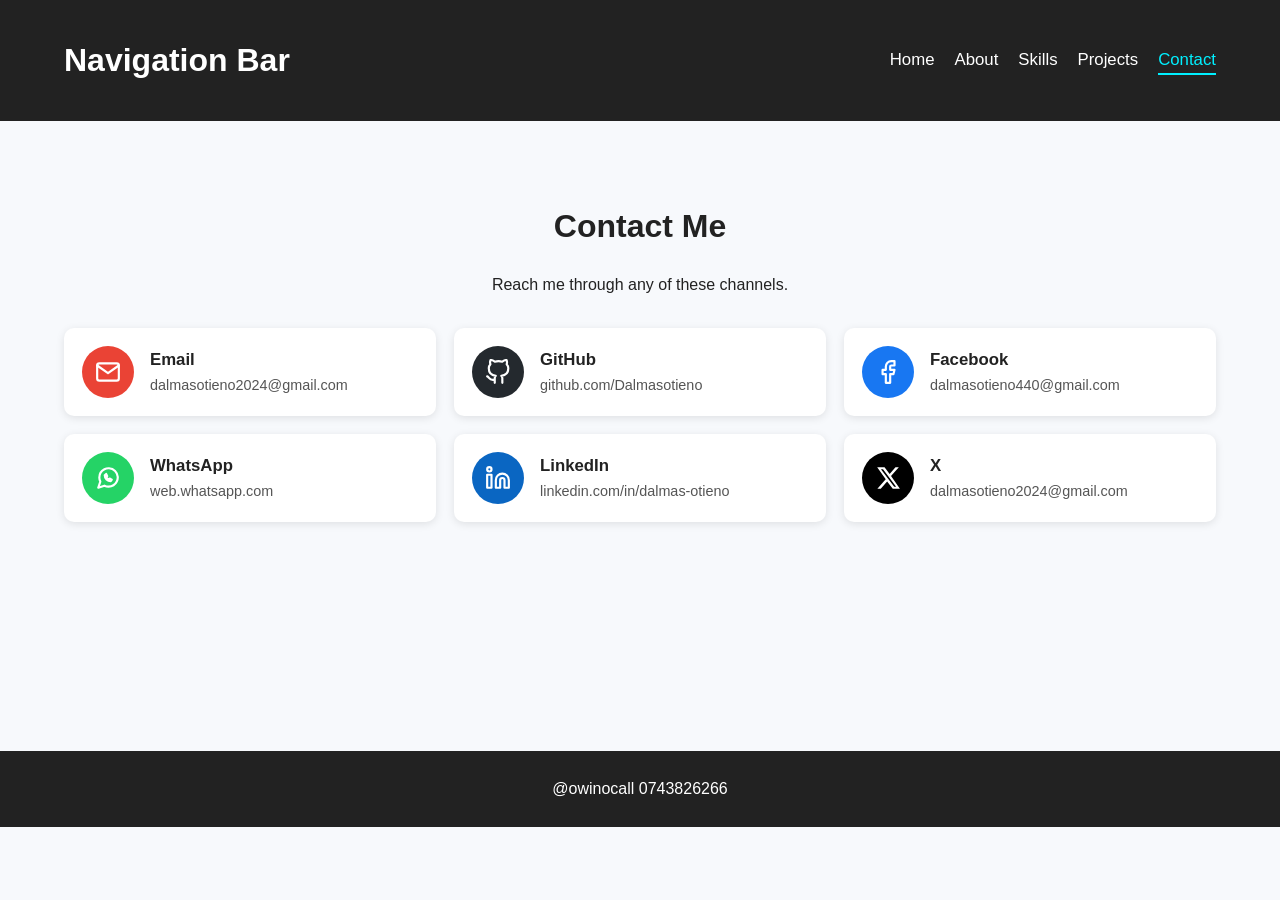
==== docs/contact/index.html @ e49f3825 "Move portfolio into docs for GitHub Pages" ====
<!DOCTYPE html>
<html lang="en">
<head>
  <meta charset="UTF-8">
  <meta name="viewport" content="width=device-width, initial-scale=1.0">
  <title>Contact | Professional Portfolio</title>
  <link rel="stylesheet" href="../assets/css/style.css">
</head>
<body>

<header>
  <nav class="container">
    <h1>Navigation Bar</h1>
    <button class="menu-toggle" id="menuToggle" aria-label="Toggle menu" aria-expanded="false" aria-controls="navLinks">&#9776;</button>
    <ul id="navLinks">
      <li><a href="../home/">Home</a></li>
      <li><a href="../about/">About</a></li>
      <li><a href="../skills/">Skills</a></li>
      <li><a href="../projects/">Projects</a></li>
      <li><a href="../contact/" class="active">Contact</a></li>
    </ul>
  </nav>
</header>

<main class="page-main">
  <section class="section container">
    <h2>Contact Me</h2>
    <p class="contact-intro">Reach me through any of these channels.</p>
    <div class="contact-grid">
      <a class="contact-card email" href="https://mail.google.com/mail/?view=cm&fs=1&to=dalmasotieno2024@gmail.com&su=Hello%20Dalmas" target="_blank" rel="noopener noreferrer">
        <span class="contact-icon"><svg width="26" height="26" viewBox="0 0 24 24" aria-hidden="true" fill="none" stroke="currentColor" stroke-width="2" stroke-linecap="round" stroke-linejoin="round"><path d="M4 4h16c1.1 0 2 .9 2 2v12c0 1.1-.9 2-2 2H4c-1.1 0-2-.9-2-2V6c0-1.1.9-2 2-2z"/><polyline points="22,6 12,13 2,6"/></svg></span>
        <span class="contact-text"><strong>Email</strong><span>dalmasotieno2024@gmail.com</span></span>
      </a>
      <a class="contact-card github" href="https://github.com/Dalmasotieno" target="_blank" rel="noopener noreferrer">
        <span class="contact-icon"><svg width="26" height="26" viewBox="0 0 24 24" aria-hidden="true" fill="none" stroke="currentColor" stroke-width="2" stroke-linecap="round" stroke-linejoin="round"><path d="M9 19c-5 1.5-5-2.5-7-3m14 6v-3.87a3.37 3.37 0 0 0-.94-2.61c3.14-.35 6.44-1.54 6.44-7A5.44 5.44 0 0 0 20 4.77 5.07 5.07 0 0 0 19.91 1S18.73.65 16 2.48a13.38 13.38 0 0 0-7 0C6.27.65 5.09 1 5.09 1A5.07 5.07 0 0 0 5 4.77a5.44 5.44 0 0 0-1.5 3.78c0 5.42 3.3 6.61 6.44 7A3.37 3.37 0 0 0 9 18.13V22"/></svg></span>
        <span class="contact-text"><strong>GitHub</strong><span>github.com/Dalmasotieno</span></span>
      </a>
      <a class="contact-card facebook" href="https://www.facebook.com/" target="_blank" rel="noopener noreferrer">
        <span class="contact-icon"><svg width="26" height="26" viewBox="0 0 24 24" aria-hidden="true" fill="none" stroke="currentColor" stroke-width="2" stroke-linecap="round" stroke-linejoin="round"><path d="M18 2h-3a5 5 0 0 0-5 5v3H7v4h3v8h4v-8h3l1-4h-4V7a1 1 0 0 1 1-1h3z"/></svg></span>
        <span class="contact-text"><strong>Facebook</strong><span>dalmasotieno440@gmail.com</span></span>
      </a>
      <a class="contact-card whatsapp" href="https://web.whatsapp.com/" target="_blank" rel="noopener noreferrer">
        <span class="contact-icon"><svg width="26" height="26" viewBox="0 0 24 24" aria-hidden="true" fill="none" stroke="currentColor" stroke-width="2" stroke-linecap="round" stroke-linejoin="round"><path d="M21 11.5a8.38 8.38 0 0 1-.9 3.8 8.5 8.5 0 0 1-7.6 4.7 8.38 8.38 0 0 1-3.8-.9L3 21l1.9-5.7a8.38 8.38 0 0 1-.9-3.8 8.5 8.5 0 0 1 4.7-7.6 8.38 8.38 0 0 1 3.8-.9h.5a8.48 8.48 0 0 1 8 8v.5z"/><path d="M9 9.5c0 3 2.5 5.5 5.5 5.5l1-1.5-2-1-1 .8c-.8-.4-1.6-1.2-2-2l.8-1-1-2z"/></svg></span>
        <span class="contact-text"><strong>WhatsApp</strong><span>web.whatsapp.com</span></span>
      </a>
      <a class="contact-card linkedin" href="https://www.linkedin.com/in/dalmas-otieno/" target="_blank" rel="noopener noreferrer">
        <span class="contact-icon"><svg width="26" height="26" viewBox="0 0 24 24" aria-hidden="true" fill="none" stroke="currentColor" stroke-width="2" stroke-linecap="round" stroke-linejoin="round"><path d="M16 8a6 6 0 0 1 6 6v7h-4v-7a2 2 0 0 0-2-2 2 2 0 0 0-2 2v7h-4v-7a6 6 0 0 1 6-6z"/><rect x="2" y="9" width="4" height="12"/><circle cx="4" cy="4" r="2"/></svg></span>
        <span class="contact-text"><strong>LinkedIn</strong><span>linkedin.com/in/dalmas-otieno</span></span>
      </a>
      <a class="contact-card x" href="https://x.com/" target="_blank" rel="noopener noreferrer">
        <span class="contact-icon"><svg width="26" height="26" viewBox="0 0 24 24" aria-hidden="true" fill="currentColor"><path d="M18.9 2H22l-7.2 8.2L23 22h-6.6l-5.2-6.8L5.3 22H2.2l7.7-8.8L2 2h6.8l4.7 6.2L18.9 2zm-1.2 18h1.8L7.4 3.9H5.5L17.7 20z"/></svg></span>
        <span class="contact-text"><strong>X</strong><span>dalmasotieno2024@gmail.com</span></span>
      </a>
    </div>

  </section>
</main>

<footer>
  <p>@owinocall 0743826266</p>
</footer>

<script src="../assets/js/script.js"></script>
</body>
</html>
---- docs/assets/css/style.css ----
* {
  margin: 0;
  padding: 0;
  box-sizing: border-box;
}

html {
  scroll-behavior: smooth;
}

body {
  font-family: Arial, Helvetica, sans-serif;
  line-height: 1.6;
  color: #222;
  background: #f7f9fc;
}

.container {
  width: 90%;
  max-width: 1200px;
  margin: 0 auto;
}

/* ---------- Header / Navigation ---------- */
header {
  background: #222;
  color: #fff;
  padding: 35px 0;
  position: sticky;
  top: 0;
  z-index: 100;
}

header nav {
  display: flex;
  justify-content: space-between;
  align-items: center;
  flex-wrap: wrap;
  gap: 15px;
}

header h1 {
  font-size: 2rem;
}

header ul {
  list-style: none;
  display: flex;
  gap: 20px;
  flex-wrap: wrap;
}

header a {
  color: #fff;
  text-decoration: none;
  font-size: 1.05rem;
}

header a:hover {
  color: #00f0ff;
}

/* ---------- Hero ---------- */
.hero {
  min-height: 85vh;
  display: flex;
  flex-direction: column;
  align-items: center;
  justify-content: center;
  text-align: center;
  padding: 60px 20px;
  color: #fff;
  background: linear-gradient(to right, #4facfe, #00f2fe);
}

.profile-img {
  width: 180px;
  height: 180px;
  object-fit: cover;
  object-position: 70% 25%; /* keeps the face centered in the circle */
  border-radius: 50%;
  border: 4px solid #fff;
  box-shadow: 0 6px 20px rgba(0, 0, 0, 0.25);
  margin-bottom: 25px;
}

.hero h2 {
  font-size: 1.8rem;
  margin-bottom: 20px;
}

.hero p {
  font-size: 1.1rem;
  margin-bottom: 30px;
}

button {
  background: #fff;
  color: #222;
  border: none;
  padding: 12px 22px;
  font-size: 0.95rem;
  cursor: pointer;
}

button:hover {
  background: #222;
  color: #fff;
}

/* ---------- Sections ---------- */
.section {
  padding: 70px 0;
}

.section h2 {
  font-size: 2rem;
  margin-bottom: 20px;
  text-align: center;
}

#about p {
  max-width: 700px;
  margin: 0 auto;
  text-align: center;
}

/* ---------- Skills ---------- */
.skills-grid {
  display: grid;
  grid-template-columns: repeat(auto-fit, minmax(160px, 1fr));
  gap: 15px;
}

.skill {
  background: #fff;
  padding: 18px;
  text-align: center;
  border-radius: 8px;
  box-shadow: 0 2px 8px rgba(0, 0, 0, 0.1);
  font-weight: bold;
}

/* ---------- Projects ---------- */
.projects-grid {
  display: grid;
  grid-template-columns: repeat(auto-fit, minmax(250px, 1fr));
  gap: 20px;
}

.card {
  background: #fff;
  padding: 25px;
  border-radius: 8px;
  box-shadow: 0 2px 8px rgba(0, 0, 0, 0.1);
}

.card h3 {
  margin-bottom: 10px;
}

/* ---------- Contact ---------- */
#contactForm {
  max-width: 600px;
  margin: 0 auto;
  display: flex;
  flex-direction: column;
  gap: 15px;
}

#contactForm input,
#contactForm textarea {
  padding: 12px;
  border: 1px solid #ccc;
  border-radius: 6px;
  font-size: 1rem;
  font-family: inherit;
}

#contactForm textarea {
  min-height: 140px;
  resize: vertical;
}

#contactForm button {
  background: #222;
  color: #fff;
  border-radius: 6px;
}

#contactForm button:hover {
  background: #4facfe;
}

#formMessage {
  text-align: center;
  margin-top: 15px;
  font-weight: bold;
}

#formMessage.success { color: #0a8f3c; }
#formMessage.error   { color: #c0392b; }

#contactForm button:disabled {
  opacity: 0.6;
  cursor: not-allowed;
}

/* ---------- Footer ---------- */
footer {
  background: #222;
  color: #fff;
  text-align: center;
  padding: 25px 0;
}

/* ---------- Multi-page additions ---------- */
header a.active {
  color: #00f0ff;
  border-bottom: 2px solid #00f0ff;
  padding-bottom: 4px;
}

.btn {
  display: inline-block;
  background: #fff;
  color: #222;
  text-decoration: none;
  padding: 12px 22px;
  font-size: 0.95rem;
}

.btn:hover {
  background: #222;
  color: #fff;
}

.page-main {
  min-height: 70vh;
}

.page-main .section {
  padding: 80px 0;
}

/* ---------- Project buttons ---------- */
.card {
  display: flex;
  flex-direction: column;
  align-items: flex-start;
}

.card p {
  margin-bottom: 18px;
}

.project-link {
  margin-top: auto;
  display: inline-block;
  background: #222;
  color: #fff;
  text-decoration: none;
  padding: 10px 20px;
  border-radius: 6px;
  font-size: 0.95rem;
}

.project-link:hover {
  background: #4facfe;
}

/* ---------- Contact cards ---------- */
.contact-intro { text-align: center; margin-bottom: 30px; }

.contact-grid {
  display: grid;
  grid-template-columns: repeat(3, 1fr);
  gap: 18px;
  margin-bottom: 50px;
}

.contact-card {
  display: flex;
  align-items: center;
  gap: 16px;
  background: #fff;
  color: #222;
  text-decoration: none;
  padding: 18px;
  border-radius: 10px;
  box-shadow: 0 2px 8px rgba(0, 0, 0, 0.1);
  transition: transform 0.2s, box-shadow 0.2s;
  min-width: 0;
}

.contact-card:hover {
  transform: translateY(-4px);
  box-shadow: 0 8px 18px rgba(0, 0, 0, 0.15);
}

.contact-icon {
  flex: 0 0 52px;
  height: 52px;
  border-radius: 50%;
  display: flex;
  align-items: center;
  justify-content: center;
  color: #fff;
  background: #222;
}

.contact-text { display: flex; flex-direction: column; min-width: 0; }
.contact-text strong { font-size: 1.05rem; }
.contact-text span { font-size: 0.9rem; color: #555; overflow-wrap: anywhere; }

.contact-card.email .contact-icon    { background: #ea4335; }
.contact-card.github .contact-icon   { background: #24292e; }
.contact-card.facebook .contact-icon { background: #1877f2; }
.contact-card.whatsapp .contact-icon { background: #25d366; }
.contact-card.linkedin .contact-icon { background: #0a66c2; }
.contact-card.x .contact-icon        { background: #000; }

.form-title { text-align: center; margin-bottom: 18px; }

@media (max-width: 900px) { .contact-grid { grid-template-columns: repeat(2, 1fr); } }
@media (max-width: 600px) { .contact-grid { grid-template-columns: 1fr; } }

/* ================= Responsive ================= */
img { max-width: 100%; height: auto; }

/* Hamburger button (hidden on desktop) */
.menu-toggle {
  display: none;
  background: transparent;
  color: #fff;
  border: 2px solid #fff;
  border-radius: 6px;
  font-size: 1.6rem;
  line-height: 1;
  width: 46px;
  height: 46px;
  padding: 0;
}

.menu-toggle:hover {
  background: #fff;
  color: #222;
}

/* Tablets */
@media (max-width: 900px) {
  header { padding: 22px 0; }
  header h1 { font-size: 1.6rem; }
  .section, .page-main .section { padding: 55px 0; }
  .section h2 { font-size: 1.7rem; }
}

/* Phones */
@media (max-width: 700px) {
  header { padding: 14px 0; }
  header h1 { font-size: 1.3rem; }

  .menu-toggle { display: block; }

  header nav { flex-wrap: wrap; }

  header ul {
    display: none;
    flex-direction: column;
    gap: 0;
    width: 100%;
    margin-top: 10px;
  }

  header ul.open { display: flex; }

  header ul li { border-top: 1px solid #444; }

  header ul a {
    display: block;
    padding: 14px 4px;
    font-size: 1.1rem;
  }

  header a.active {
    border-bottom: none;
    padding-bottom: 14px;
  }

  .hero { min-height: auto; padding: 50px 20px; }
  .profile-img { width: 140px; height: 140px; }
  .hero h2 { font-size: 1.5rem; }
  .hero p { font-size: 1rem; }

  .section, .page-main .section { padding: 40px 0; }
  .section h2 { font-size: 1.5rem; }
  .page-main { min-height: 60vh; }

  .skills-grid { grid-template-columns: repeat(2, 1fr); }
  .projects-grid { grid-template-columns: 1fr; }

  /* 16px inputs stop iPhones zooming in when a field is tapped */
  #contactForm input,
  #contactForm textarea { font-size: 16px; }

  .btn, .project-link, #contactForm button {
    padding: 14px 24px;   /* comfortable tap size */
  }
}

/* Very small phones */
@media (max-width: 380px) {
  .skills-grid { grid-template-columns: 1fr; }
  header h1 { font-size: 1.15rem; }
}
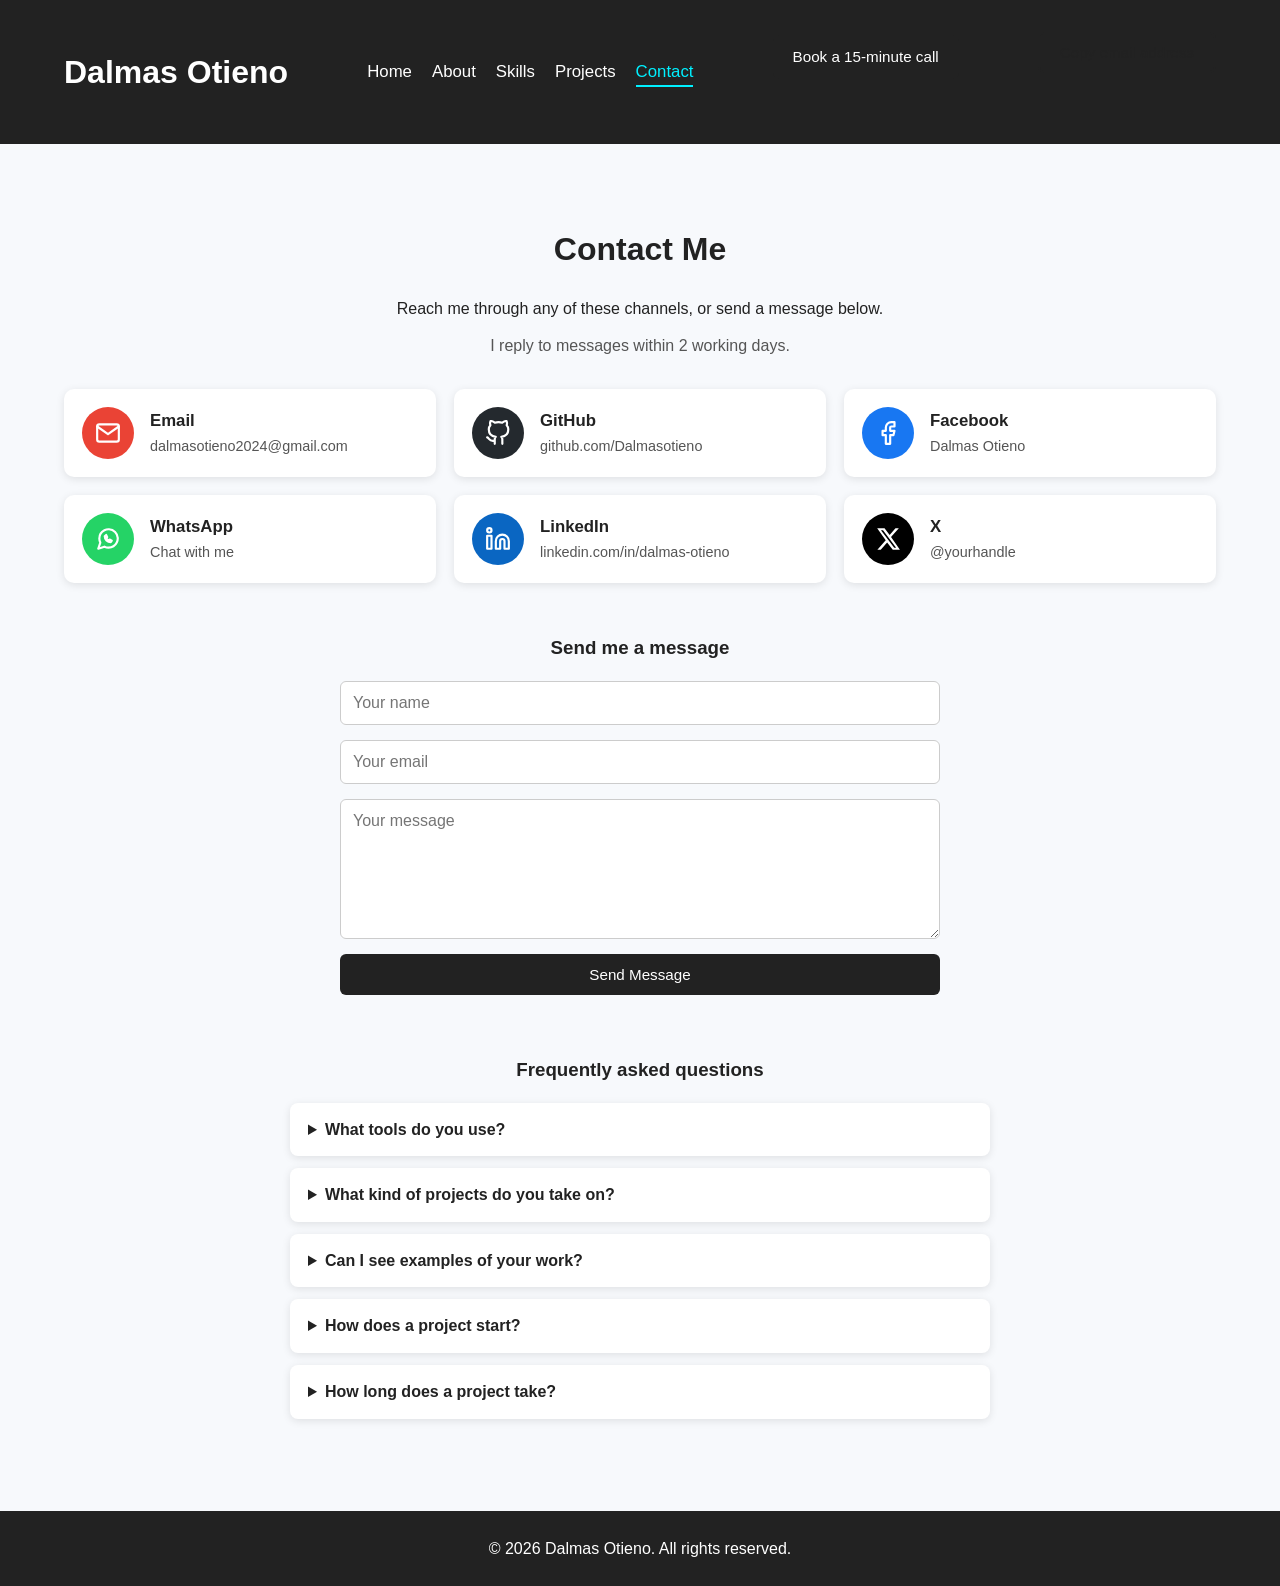
==== commit b5cd3f3a: "Update portfolio" ====
--- a/docs/contact/index.html
+++ b/docs/contact/index.html
@@ -3,14 +3,17 @@
 <head>
   <meta charset="UTF-8">
   <meta name="viewport" content="width=device-width, initial-scale=1.0">
-  <title>Contact | Professional Portfolio</title>
+  <meta name="color-scheme" content="light dark">
+  <title>Contact | Dalmas Otieno</title>
+  <meta name="description" content="Get in touch with Dalmas Otieno, Web Developer and Data Scientist in Nairobi, by email, WhatsApp, LinkedIn or the contact form.">
   <link rel="stylesheet" href="../assets/css/style.css">
+     <link rel="icon" href="../assets/images/favicon.png">
 </head>
 <body>
 
 <header>
   <nav class="container">
-    <h1>Navigation Bar</h1>
+    <h1>Dalmas Otieno</h1>
     <button class="menu-toggle" id="menuToggle" aria-label="Toggle menu" aria-expanded="false" aria-controls="navLinks">&#9776;</button>
     <ul id="navLinks">
       <li><a href="../home/">Home</a></li>
@@ -18,48 +21,136 @@
       <li><a href="../skills/">Skills</a></li>
       <li><a href="../projects/">Projects</a></li>
       <li><a href="../contact/" class="active">Contact</a></li>
+      
     </ul>
+    <p class="availability"><a class="project-link" href="https://calendly.com/otieno-owino-student/30min" target="_blank" rel="noopener noreferrer">Book a 15-minute call</a></p>
+    <p class="copy-row"><button type="button" class="copy-btn" data-copy="dalmasotieno2024@gmail.com" aria-live="polite">Copy email address</button></p>
   </nav>
 </header>
 
 <main class="page-main">
   <section class="section container">
     <h2>Contact Me</h2>
-    <p class="contact-intro">Reach me through any of these channels.</p>
+    <p class="contact-intro">Reach me through any of these channels, or send a message below.</p>
+    <p class="availability">I reply to messages within 2 working days.</p>
+
     <div class="contact-grid">
-      <a class="contact-card email" href="https://mail.google.com/mail/?view=cm&fs=1&to=dalmasotieno2024@gmail.com&su=Hello%20Dalmas" target="_blank" rel="noopener noreferrer">
+      <!-- Email -->
+      <a class="contact-card email" href="mailto:dalmasotieno2024@gmail.com?subject=Hello%20Dalmas">
         <span class="contact-icon"><svg width="26" height="26" viewBox="0 0 24 24" aria-hidden="true" fill="none" stroke="currentColor" stroke-width="2" stroke-linecap="round" stroke-linejoin="round"><path d="M4 4h16c1.1 0 2 .9 2 2v12c0 1.1-.9 2-2 2H4c-1.1 0-2-.9-2-2V6c0-1.1.9-2 2-2z"/><polyline points="22,6 12,13 2,6"/></svg></span>
         <span class="contact-text"><strong>Email</strong><span>dalmasotieno2024@gmail.com</span></span>
       </a>
+
+      <!-- GitHub -->
       <a class="contact-card github" href="https://github.com/Dalmasotieno" target="_blank" rel="noopener noreferrer">
         <span class="contact-icon"><svg width="26" height="26" viewBox="0 0 24 24" aria-hidden="true" fill="none" stroke="currentColor" stroke-width="2" stroke-linecap="round" stroke-linejoin="round"><path d="M9 19c-5 1.5-5-2.5-7-3m14 6v-3.87a3.37 3.37 0 0 0-.94-2.61c3.14-.35 6.44-1.54 6.44-7A5.44 5.44 0 0 0 20 4.77 5.07 5.07 0 0 0 19.91 1S18.73.65 16 2.48a13.38 13.38 0 0 0-7 0C6.27.65 5.09 1 5.09 1A5.07 5.07 0 0 0 5 4.77a5.44 5.44 0 0 0-1.5 3.78c0 5.42 3.3 6.61 6.44 7A3.37 3.37 0 0 0 9 18.13V22"/></svg></span>
         <span class="contact-text"><strong>GitHub</strong><span>github.com/Dalmasotieno</span></span>
       </a>
-      <a class="contact-card facebook" href="https://www.facebook.com/" target="_blank" rel="noopener noreferrer">
+
+      <!-- Facebook: replace YOUR_FACEBOOK_USERNAME (or delete this card) -->
+      <a class="contact-card facebook" href="https://www.facebook.com/YOUR_FACEBOOK_USERNAME" target="_blank" rel="noopener noreferrer">
         <span class="contact-icon"><svg width="26" height="26" viewBox="0 0 24 24" aria-hidden="true" fill="none" stroke="currentColor" stroke-width="2" stroke-linecap="round" stroke-linejoin="round"><path d="M18 2h-3a5 5 0 0 0-5 5v3H7v4h3v8h4v-8h3l1-4h-4V7a1 1 0 0 1 1-1h3z"/></svg></span>
-        <span class="contact-text"><strong>Facebook</strong><span>dalmasotieno440@gmail.com</span></span>
+        <span class="contact-text"><strong>Facebook</strong><span>Dalmas Otieno</span></span>
       </a>
-      <a class="contact-card whatsapp" href="https://web.whatsapp.com/" target="_blank" rel="noopener noreferrer">
+
+      <!-- WhatsApp -->
+      <a class="contact-card whatsapp" href="https://wa.me/254743826266?text=Hello%20Dalmas%2C%20I%20found%20your%20portfolio" target="_blank" rel="noopener noreferrer">
         <span class="contact-icon"><svg width="26" height="26" viewBox="0 0 24 24" aria-hidden="true" fill="none" stroke="currentColor" stroke-width="2" stroke-linecap="round" stroke-linejoin="round"><path d="M21 11.5a8.38 8.38 0 0 1-.9 3.8 8.5 8.5 0 0 1-7.6 4.7 8.38 8.38 0 0 1-3.8-.9L3 21l1.9-5.7a8.38 8.38 0 0 1-.9-3.8 8.5 8.5 0 0 1 4.7-7.6 8.38 8.38 0 0 1 3.8-.9h.5a8.48 8.48 0 0 1 8 8v.5z"/><path d="M9 9.5c0 3 2.5 5.5 5.5 5.5l1-1.5-2-1-1 .8c-.8-.4-1.6-1.2-2-2l.8-1-1-2z"/></svg></span>
-        <span class="contact-text"><strong>WhatsApp</strong><span>web.whatsapp.com</span></span>
+        <span class="contact-text"><strong>WhatsApp</strong><span>Chat with me</span></span>
       </a>
+
+      <!-- LinkedIn -->
       <a class="contact-card linkedin" href="https://www.linkedin.com/in/dalmas-otieno/" target="_blank" rel="noopener noreferrer">
         <span class="contact-icon"><svg width="26" height="26" viewBox="0 0 24 24" aria-hidden="true" fill="none" stroke="currentColor" stroke-width="2" stroke-linecap="round" stroke-linejoin="round"><path d="M16 8a6 6 0 0 1 6 6v7h-4v-7a2 2 0 0 0-2-2 2 2 0 0 0-2 2v7h-4v-7a6 6 0 0 1 6-6z"/><rect x="2" y="9" width="4" height="12"/><circle cx="4" cy="4" r="2"/></svg></span>
         <span class="contact-text"><strong>LinkedIn</strong><span>linkedin.com/in/dalmas-otieno</span></span>
       </a>
-      <a class="contact-card x" href="https://x.com/" target="_blank" rel="noopener noreferrer">
+
+      <!-- X: replace YOUR_X_HANDLE (or delete this card) -->
+      <a class="contact-card x" href="https://x.com/YOUR_X_HANDLE" target="_blank" rel="noopener noreferrer">
         <span class="contact-icon"><svg width="26" height="26" viewBox="0 0 24 24" aria-hidden="true" fill="currentColor"><path d="M18.9 2H22l-7.2 8.2L23 22h-6.6l-5.2-6.8L5.3 22H2.2l7.7-8.8L2 2h6.8l4.7 6.2L18.9 2zm-1.2 18h1.8L7.4 3.9H5.5L17.7 20z"/></svg></span>
-        <span class="contact-text"><strong>X</strong><span>dalmasotieno2024@gmail.com</span></span>
+        <span class="contact-text"><strong>X</strong><span>@yourhandle</span></span>
       </a>
     </div>
 
+    <!-- Contact form (Formspree) -->
+    <h3 class="form-title">Send me a message</h3>
+    <form id="contactForm" action="https://formspree.io/f/mzeegpaz" method="POST">
+      <input type="text" name="name" placeholder="Your name" autocomplete="name" required>
+      <input type="email" name="email" placeholder="Your email" autocomplete="email" required>
+      <textarea name="message" placeholder="Your message" required></textarea>
+      <input type="text" name="_gotcha" style="display:none" tabindex="-1" autocomplete="off">
+      <button type="submit">Send Message</button>
+    </form>
+    <p id="formMessage" role="status" aria-live="polite"></p>
+    <h3 class="form-title faq-title">Frequently asked questions</h3>
+<div class="faq">
+  <details>
+    <summary>What tools do you use?</summary>
+    <p>For data work I use Python (including PySpark), SQL, Tableau and machine learning. For websites I use HTML, CSS and JavaScript, with Git and GitHub for version control.</p>
+  </details>
+
+  <details>
+    <summary>What kind of projects do you take on?</summary>
+    <p>Dashboards, forecasting models and responsive websites, as well as collaborations and full-time roles.</p>
+  </details>
+
+  <details>
+    <summary>Can I see examples of your work?</summary>
+    <p>Yes. The Projects page has a full case study on sales forecasting for a Kenyan retailer, with results, slides, a live app and a dashboard.</p>
+  </details>
+
+  <details>
+    <summary>How does a project start?</summary>
+    <p>Send me a message with what you need and the data or content you have. I will reply with questions and a suggested plan before any work begins.</p>
+  </details>
+
+  <details>
+    <summary>How long does a project take?</summary>
+    <p>It depends on the size of the work and the state of the data. I give a time estimate once I understand what you need.</p>
+  </details>
+</div>
   </section>
 </main>
 
 <footer>
-  <p>@owinocall 0743826266</p>
+  <p>&copy; 2026 Dalmas Otieno. All rights reserved.</p>
 </footer>
 
 <script src="../assets/js/script.js"></script>
+<script>
+  // Send the form without leaving the page
+  const form = document.getElementById("contactForm");
+  const msg = document.getElementById("formMessage");
+
+  if (form && msg) {
+    form.addEventListener("submit", async function (e) {
+      e.preventDefault();
+      const btn = form.querySelector("button");
+      btn.disabled = true;
+      msg.className = "";
+      msg.textContent = "Sending...";
+
+      try {
+        const res = await fetch(form.action, {
+          method: "POST",
+          body: new FormData(form),
+          headers: { Accept: "application/json" }
+        });
+        if (res.ok) {
+          msg.className = "success";
+          msg.textContent = "Thank you! Your message has been sent.";
+          form.reset();
+        } else {
+          throw new Error("Request failed");
+        }
+      } catch (err) {
+        msg.className = "error";
+        msg.textContent = "Sorry, something went wrong. Please email me directly.";
+      } finally {
+        btn.disabled = false;
+      }
+    });
+  }
+</script>
 </body>
-</html>
+</html>
--- a/docs/assets/css/style.css
+++ b/docs/assets/css/style.css
@@ -1,3 +1,4 @@
+:root { color-scheme: light dark; }
 * {
   margin: 0;
   padding: 0;
@@ -70,7 +71,7 @@
   text-align: center;
   padding: 60px 20px;
   color: #fff;
-  background: linear-gradient(to right, #4facfe, #00f2fe);
+  background: linear-gradient(to right, #1565c0, #0b7a9e);
 }
 
 .profile-img {
@@ -139,6 +140,9 @@
   border-radius: 8px;
   box-shadow: 0 2px 8px rgba(0, 0, 0, 0.1);
   font-weight: bold;
+  display: flex;
+  align-items: center;
+  justify-content: center;
 }
 
 /* ---------- Projects ---------- */
@@ -228,6 +232,7 @@
   text-decoration: none;
   padding: 12px 22px;
   font-size: 0.95rem;
+  border: 2px solid #fff;
 }
 
 .btn:hover {
@@ -413,3 +418,122 @@
   .skills-grid { grid-template-columns: 1fr; }
   header h1 { font-size: 1.15rem; }
 }
+   .hero-buttons { display: flex; gap: 15px; flex-wrap: wrap; justify-content: center; }
+   .btn-outline { background: transparent; color: #fff; border: 2px solid #fff; }
+   .btn-outline:hover { background: #fff; color: #222; }
+
+   /* ---------- About page ---------- */
+.about-text { max-width: 720px; margin: 0 auto 18px; }
+.about-cta { text-align: center; margin-top: 30px; display: flex; gap: 15px; justify-content: center; flex-wrap: wrap; }
+
+/* ---------- Keyboard focus ---------- */
+a:focus-visible,
+button:focus-visible,
+input:focus-visible,
+textarea:focus-visible {
+  outline: 3px solid #00f0ff;
+  outline-offset: 3px;
+}
+/* ---------- Case study card ---------- */
+.case-study { grid-column: 1 / -1; max-width: 800px; margin: 0 auto; width: 100%; }
+.tags { display: flex; flex-wrap: wrap; gap: 8px; margin-bottom: 20px; }
+.tags span { background: #eef3fb; color: #222; font-size: 0.8rem; padding: 4px 12px; border-radius: 20px; }
+.project-links { display: flex; flex-wrap: wrap; gap: 10px; margin-top: auto; } 
+
+/* ---------- Education cards ---------- */
+.edu-title { text-align: center; margin: 50px 0 20px; font-size: 1.5rem; }
+.edu-grid { display: grid; grid-template-columns: repeat(2, 1fr); gap: 20px; max-width: 800px; margin: 0 auto; }
+.edu-card { background: #fff; border-radius: 10px; overflow: hidden; box-shadow: 0 2px 8px rgba(0, 0, 0, 0.1); }
+/*.edu-card img { width: 100%; aspect-ratio: 4 / 3; object-fit: cover; display: block; }*/
+   .edu-card img { width: 100%; aspect-ratio: 2 / 3; object-fit: cover; object-position: 50% 20%; display: block; }
+.edu-body { padding: 16px 18px 20px; }
+.edu-body h4 { font-size: 1.1rem; margin-bottom: 4px; }
+.edu-school { font-weight: bold; color: #1565c0; margin-bottom: 2px; }
+.edu-year { color: #555; font-size: 0.9rem; margin: 0; }
+@media (max-width: 700px) { .edu-grid { grid-template-columns: 1fr; } }
+
+
+/* ---------- Case study page ---------- */
+.case-page { max-width: 800px; }
+.case-page h3 { margin: 28px 0 10px; font-size: 1.3rem; }
+.case-page p { margin-bottom: 14px; }
+.case-page ul { margin: 0 0 18px 22px; }
+.case-page li { margin-bottom: 6px; }
+.breadcrumb { margin-bottom: 10px; }
+.breadcrumb a { color: #1565c0; text-decoration: none; }
+.breadcrumb a:hover { text-decoration: underline; }
+
+/* ---------- Results table ---------- */
+.results-table-wrap { width: 100%; overflow-x: auto; margin-bottom: 20px; }
+.results-table { width: 100%; border-collapse: collapse; font-size: 0.95rem; }
+.results-table caption { text-align: left; font-weight: bold; margin-bottom: 8px; }
+.results-table th, .results-table td { border: 1px solid #ddd; padding: 8px 12px; text-align: left; }
+.results-table th { background: #222; color: #fff; }
+.results-table th:nth-child(n+2), .results-table td:nth-child(n+2) { text-align: right; }
+.results-table .best td { background: #e8f5e9; font-weight: bold; }
+
+/* ---------- Video ---------- */
+.video-wrap { width: 100%; margin-bottom: 20px; }
+.video-wrap video { width: 100%; height: auto; display: block; border-radius: 8px; background: #000; }
+
+/* ---------- Work with me ---------- */
+.services-intro { max-width: 640px; margin: 0 auto 30px; text-align: center; }
+.services-grid { display: grid; grid-template-columns: repeat(3, 1fr); gap: 20px; }
+.service-card { background: #fff; padding: 25px; border-radius: 8px; box-shadow: 0 2px 8px rgba(0, 0, 0, 0.1); }
+.service-card h3 { margin-bottom: 10px; }
+.service-card p { margin-bottom: 12px; }
+.service-card ul { margin: 0 0 0 20px; }
+.service-card li { margin-bottom: 6px; font-size: 0.95rem; }
+.services-cta { text-align: center; margin-top: 30px; }
+@media (max-width: 900px) { .services-grid { grid-template-columns: 1fr; } }
+
+/* ---------- Open to work badge ---------- */
+.open-badge { display: inline-block; background: rgba(255, 255, 255, 0.15); border: 1px solid #fff; color: #fff; padding: 6px 14px; border-radius: 20px; font-size: 0.9rem; margin-bottom: 20px; }
+.open-badge::before { content: ""; display: inline-block; width: 9px; height: 9px; background: #4cd964; border-radius: 50%; margin-right: 8px; }
+/* ---------- Availability ---------- */
+.availability { text-align: center; color: #555; margin-bottom: 30px; }
+.contact-intro + .availability { margin-top: -18px; }
+
+/* ---------- FAQ ---------- */
+.faq-title { margin-top: 60px; }
+.faq { max-width: 700px; margin: 0 auto; }
+.faq details { background: #fff; border-radius: 8px; box-shadow: 0 2px 8px rgba(0, 0, 0, 0.1); padding: 14px 18px; margin-bottom: 12px; }
+.faq summary { font-weight: bold; cursor: pointer; }
+.faq summary:focus-visible { outline: 3px solid #00f0ff; outline-offset: 3px; }
+.faq details p { margin-top: 10px; }
+
+/* ---------- Skill groups ---------- */
+.skill-group { margin-bottom: 40px; }
+.skill-group h3 { margin-bottom: 15px; font-size: 1.3rem; }
+.skill-group .skills-grid { grid-template-columns: repeat(auto-fill, minmax(150px, 1fr)); }
+/* ---------- Copy button ---------- */
+.copy-row { text-align: center; margin: -10px 0 30px; }
+.copy-btn { background: transparent; color: #222; border: 2px solid #222; border-radius: 6px; padding: 10px 20px; }
+.copy-btn:hover { background: #222; color: #fff; }
+
+/* ---------- Back to top ---------- */
+.to-top { position: fixed; right: 20px; bottom: 20px; width: 46px; height: 46px; padding: 0; border-radius: 50%; background: #222; color: #fff; font-size: 1.3rem; line-height: 1; box-shadow: 0 4px 12px rgba(0, 0, 0, 0.25); opacity: 0; visibility: hidden; transform: translateY(10px); transition: opacity 0.2s, transform 0.2s, visibility 0.2s; z-index: 90; }
+.to-top.show { opacity: 1; visibility: visible; transform: none; }
+.to-top:hover { background: #1565c0; color: #fff; }
+
+@media (prefers-reduced-motion: reduce) { html { scroll-behavior: auto; } }
+
+/* ---------- Dark mode ---------- */
+@media (prefers-color-scheme: dark) {
+  body { background: #121417; color: #e8eaed; }
+  .card, .skill, .contact-card, .service-card, .edu-card, .faq details { background: #1e2227; color: #e8eaed; }
+  .contact-text span, .edu-year, .availability { color: #aab0b8; }
+  .edu-school, .breadcrumb a { color: #6cb0ff; }
+  .tags span { background: #2a3038; color: #e8eaed; }
+  .now-line { background: #1b2a3d; border-left-color: #4facfe; }
+  .project-link { background: #1565c0; }
+  .project-link:hover { background: #4facfe; color: #111; }
+  #contactForm input, #contactForm textarea { background: #1e2227; color: #e8eaed; border-color: #3a4048; }
+  #contactForm button { background: #1565c0; }
+  .results-table th, .results-table td { border-color: #3a4048; }
+  .results-table th { background: #2a3038; }
+  .results-table .best td { background: #1d3b2a; }
+  .copy-btn { color: #e8eaed; border-color: #e8eaed; }
+  .copy-btn:hover { background: #e8eaed; color: #121417; }
+  .to-top { background: #1565c0; }
+}
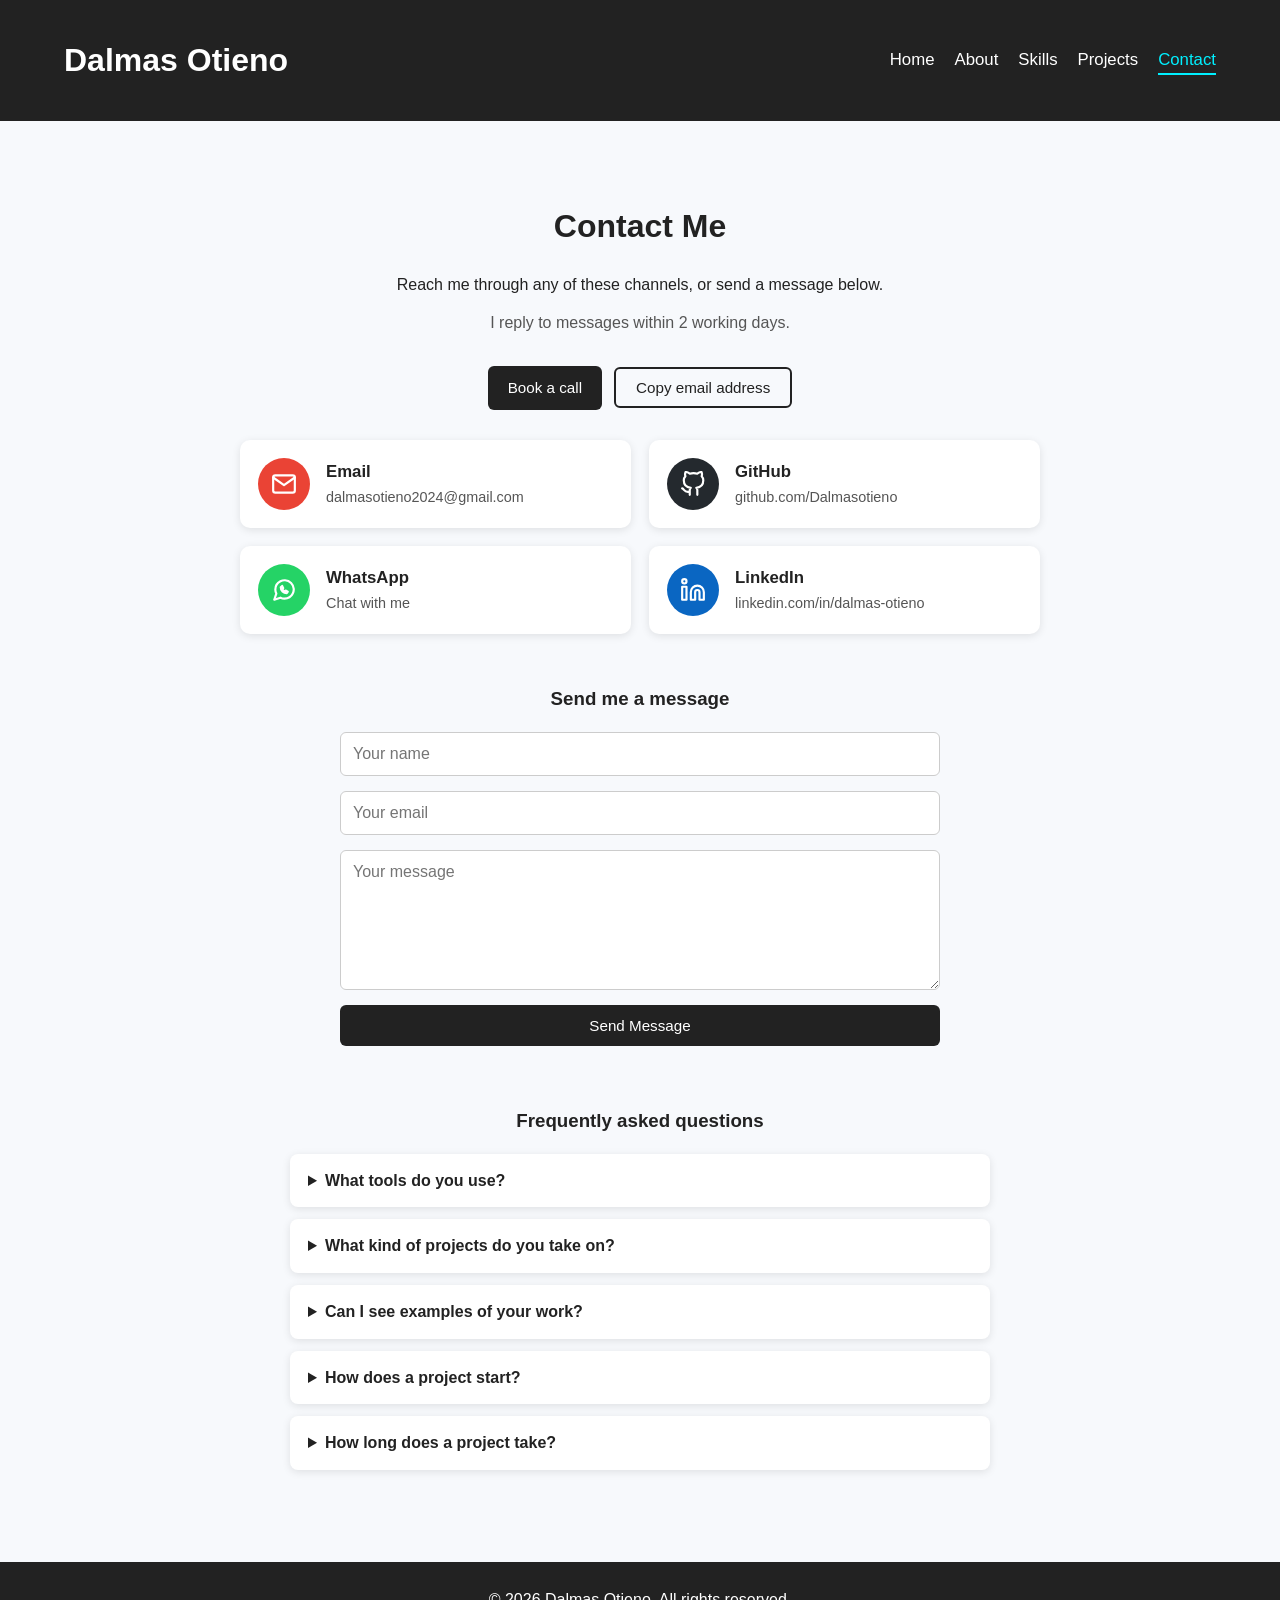
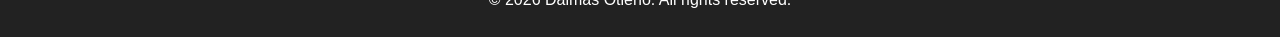
==== commit 7f536325: "Fix contact page layout" ====
--- a/docs/contact/index.html
+++ b/docs/contact/index.html
@@ -6,8 +6,18 @@
   <meta name="color-scheme" content="light dark">
   <title>Contact | Dalmas Otieno</title>
   <meta name="description" content="Get in touch with Dalmas Otieno, Web Developer and Data Scientist in Nairobi, by email, WhatsApp, LinkedIn or the contact form.">
+  <meta name="theme-color" content="#222222">
+  <link rel="icon" href="../assets/images/favicon.png">
+  <link rel="canonical" href="https://dalmasotieno.github.io/projecthub/contact/">
+
+  <meta property="og:type" content="website">
+  <meta property="og:title" content="Contact | Dalmas Otieno">
+  <meta property="og:description" content="Contact Dalmas Otieno by email, WhatsApp, LinkedIn or the contact form.">
+  <meta property="og:image" content="https://dalmasotieno.github.io/projecthub/assets/images/preview.png">
+  <meta property="og:url" content="https://dalmasotieno.github.io/projecthub/contact/">
+  <meta name="twitter:card" content="summary_large_image">
+
   <link rel="stylesheet" href="../assets/css/style.css">
-     <link rel="icon" href="../assets/images/favicon.png">
 </head>
 <body>
 
@@ -21,10 +31,7 @@
       <li><a href="../skills/">Skills</a></li>
       <li><a href="../projects/">Projects</a></li>
       <li><a href="../contact/" class="active">Contact</a></li>
-      
     </ul>
-    <p class="availability"><a class="project-link" href="https://calendly.com/otieno-owino-student/30min" target="_blank" rel="noopener noreferrer">Book a 15-minute call</a></p>
-    <p class="copy-row"><button type="button" class="copy-btn" data-copy="dalmasotieno2024@gmail.com" aria-live="polite">Copy email address</button></p>
   </nav>
 </header>
 
@@ -33,6 +40,11 @@
     <h2>Contact Me</h2>
     <p class="contact-intro">Reach me through any of these channels, or send a message below.</p>
     <p class="availability">I reply to messages within 2 working days.</p>
+
+    <div class="contact-actions">
+      <a class="project-link" href="https://calendly.com/otieno-owino-student/30min" target="_blank" rel="noopener noreferrer">Book a call</a>
+      <button type="button" class="copy-btn" data-copy="dalmasotieno2024@gmail.com" aria-live="polite">Copy email address</button>
+    </div>
 
     <div class="contact-grid">
       <!-- Email -->
@@ -47,12 +59,6 @@
         <span class="contact-text"><strong>GitHub</strong><span>github.com/Dalmasotieno</span></span>
       </a>
 
-      <!-- Facebook: replace YOUR_FACEBOOK_USERNAME (or delete this card) -->
-      <a class="contact-card facebook" href="https://www.facebook.com/YOUR_FACEBOOK_USERNAME" target="_blank" rel="noopener noreferrer">
-        <span class="contact-icon"><svg width="26" height="26" viewBox="0 0 24 24" aria-hidden="true" fill="none" stroke="currentColor" stroke-width="2" stroke-linecap="round" stroke-linejoin="round"><path d="M18 2h-3a5 5 0 0 0-5 5v3H7v4h3v8h4v-8h3l1-4h-4V7a1 1 0 0 1 1-1h3z"/></svg></span>
-        <span class="contact-text"><strong>Facebook</strong><span>Dalmas Otieno</span></span>
-      </a>
-
       <!-- WhatsApp -->
       <a class="contact-card whatsapp" href="https://wa.me/254743826266?text=Hello%20Dalmas%2C%20I%20found%20your%20portfolio" target="_blank" rel="noopener noreferrer">
         <span class="contact-icon"><svg width="26" height="26" viewBox="0 0 24 24" aria-hidden="true" fill="none" stroke="currentColor" stroke-width="2" stroke-linecap="round" stroke-linejoin="round"><path d="M21 11.5a8.38 8.38 0 0 1-.9 3.8 8.5 8.5 0 0 1-7.6 4.7 8.38 8.38 0 0 1-3.8-.9L3 21l1.9-5.7a8.38 8.38 0 0 1-.9-3.8 8.5 8.5 0 0 1 4.7-7.6 8.38 8.38 0 0 1 3.8-.9h.5a8.48 8.48 0 0 1 8 8v.5z"/><path d="M9 9.5c0 3 2.5 5.5 5.5 5.5l1-1.5-2-1-1 .8c-.8-.4-1.6-1.2-2-2l.8-1-1-2z"/></svg></span>
@@ -63,12 +69,6 @@
       <a class="contact-card linkedin" href="https://www.linkedin.com/in/dalmas-otieno/" target="_blank" rel="noopener noreferrer">
         <span class="contact-icon"><svg width="26" height="26" viewBox="0 0 24 24" aria-hidden="true" fill="none" stroke="currentColor" stroke-width="2" stroke-linecap="round" stroke-linejoin="round"><path d="M16 8a6 6 0 0 1 6 6v7h-4v-7a2 2 0 0 0-2-2 2 2 0 0 0-2 2v7h-4v-7a6 6 0 0 1 6-6z"/><rect x="2" y="9" width="4" height="12"/><circle cx="4" cy="4" r="2"/></svg></span>
         <span class="contact-text"><strong>LinkedIn</strong><span>linkedin.com/in/dalmas-otieno</span></span>
-      </a>
-
-      <!-- X: replace YOUR_X_HANDLE (or delete this card) -->
-      <a class="contact-card x" href="https://x.com/YOUR_X_HANDLE" target="_blank" rel="noopener noreferrer">
-        <span class="contact-icon"><svg width="26" height="26" viewBox="0 0 24 24" aria-hidden="true" fill="currentColor"><path d="M18.9 2H22l-7.2 8.2L23 22h-6.6l-5.2-6.8L5.3 22H2.2l7.7-8.8L2 2h6.8l4.7 6.2L18.9 2zm-1.2 18h1.8L7.4 3.9H5.5L17.7 20z"/></svg></span>
-        <span class="contact-text"><strong>X</strong><span>@yourhandle</span></span>
       </a>
     </div>
 
@@ -82,33 +82,34 @@
       <button type="submit">Send Message</button>
     </form>
     <p id="formMessage" role="status" aria-live="polite"></p>
+
     <h3 class="form-title faq-title">Frequently asked questions</h3>
-<div class="faq">
-  <details>
-    <summary>What tools do you use?</summary>
-    <p>For data work I use Python (including PySpark), SQL, Tableau and machine learning. For websites I use HTML, CSS and JavaScript, with Git and GitHub for version control.</p>
-  </details>
+    <div class="faq">
+      <details>
+        <summary>What tools do you use?</summary>
+        <p>For data work I use Python (including PySpark), SQL, Tableau and machine learning. For websites I use HTML, CSS and JavaScript, with Git and GitHub for version control.</p>
+      </details>
 
-  <details>
-    <summary>What kind of projects do you take on?</summary>
-    <p>Dashboards, forecasting models and responsive websites, as well as collaborations and full-time roles.</p>
-  </details>
+      <details>
+        <summary>What kind of projects do you take on?</summary>
+        <p>Dashboards, forecasting models and responsive websites, as well as collaborations and full-time roles.</p>
+      </details>
 
-  <details>
-    <summary>Can I see examples of your work?</summary>
-    <p>Yes. The Projects page has a full case study on sales forecasting for a Kenyan retailer, with results, slides, a live app and a dashboard.</p>
-  </details>
+      <details>
+        <summary>Can I see examples of your work?</summary>
+        <p>Yes. The Projects page has a full case study on sales forecasting for a Kenyan retailer, with results, slides, a live app and a dashboard.</p>
+      </details>
 
-  <details>
-    <summary>How does a project start?</summary>
-    <p>Send me a message with what you need and the data or content you have. I will reply with questions and a suggested plan before any work begins.</p>
-  </details>
+      <details>
+        <summary>How does a project start?</summary>
+        <p>Send me a message with what you need and the data or content you have. I will reply with questions and a suggested plan before any work begins.</p>
+      </details>
 
-  <details>
-    <summary>How long does a project take?</summary>
-    <p>It depends on the size of the work and the state of the data. I give a time estimate once I understand what you need.</p>
-  </details>
-</div>
+      <details>
+        <summary>How long does a project take?</summary>
+        <p>It depends on the size of the work and the state of the data. I give a time estimate once I understand what you need.</p>
+      </details>
+    </div>
   </section>
 </main>
 
--- a/docs/assets/css/style.css
+++ b/docs/assets/css/style.css
@@ -536,4 +536,10 @@
   .copy-btn { color: #e8eaed; border-color: #e8eaed; }
   .copy-btn:hover { background: #e8eaed; color: #121417; }
   .to-top { background: #1565c0; }
-}+}
+
+/* ---------- Contact actions ---------- */
+.contact-actions { display: flex; flex-wrap: wrap; gap: 12px; justify-content: center; align-items: center; margin-bottom: 30px; }
+.contact-actions .copy-btn { margin: 0; }
+.contact-grid { grid-template-columns: repeat(2, 1fr); max-width: 800px; margin-left: auto; margin-right: auto; }
+@media (max-width: 600px) { .contact-grid { grid-template-columns: 1fr; } }
